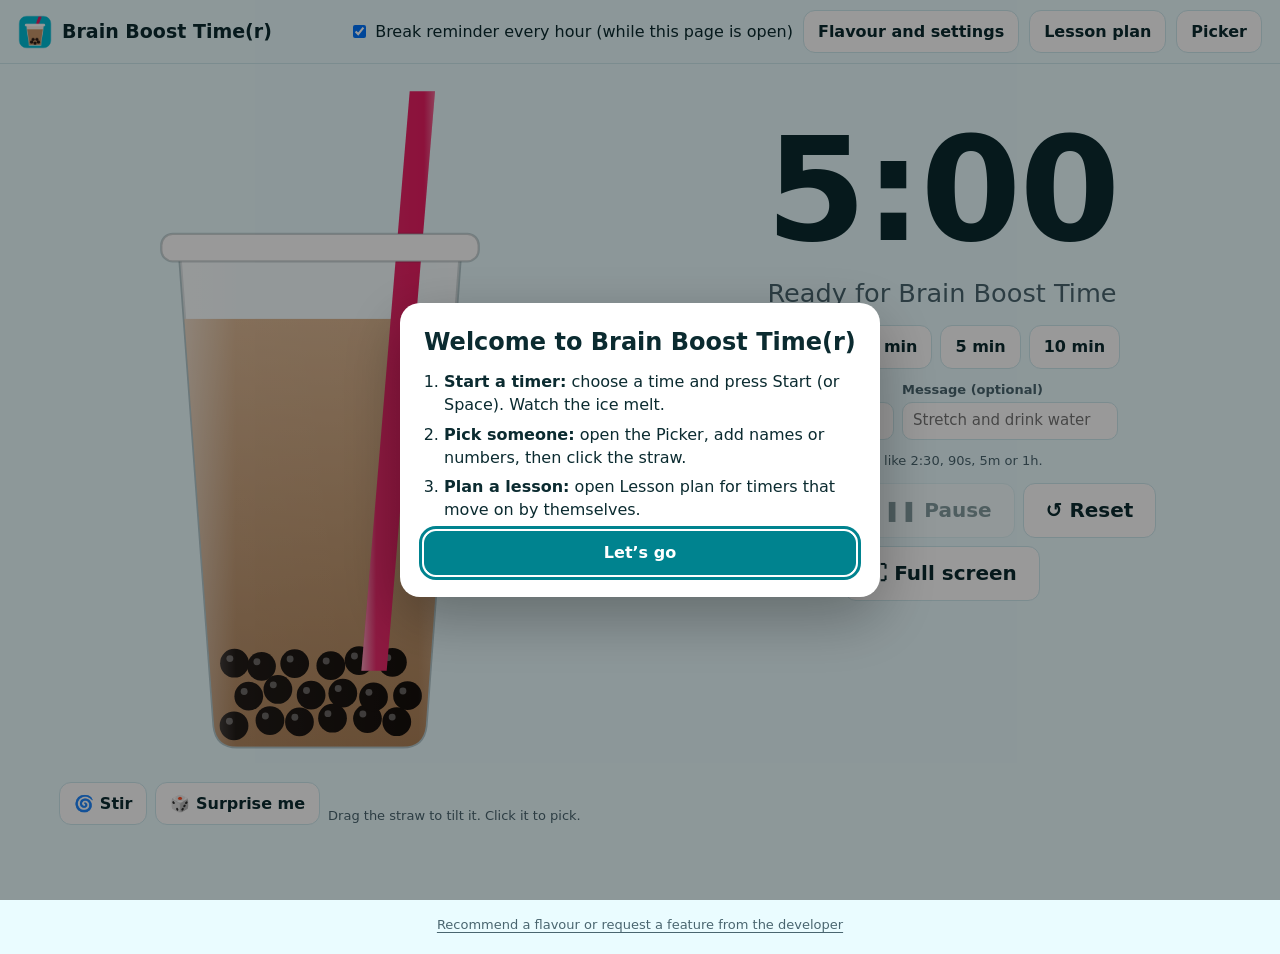
==== extension/bbt.html @ e8400457 "Add files via upload" ====
<!doctype html>
<html lang="en">
<head>
<meta charset="utf-8"><meta name="viewport" content="width=device-width, initial-scale=1">
<title>Brain Boost Time(r)</title><link rel="icon" href="icons/logo.svg" type="image/svg+xml"><link rel="icon" href="icons/icon32.png" type="image/png" sizes="32x32"><link rel="stylesheet" href="bbt.css">
<style>.omni{margin:8px 0 0;font-size:12.5px;line-height:1.5;color:inherit;opacity:.92}.omni b{font-weight:700}.omni kbd{font:600 11.5px ui-monospace,SFMono-Regular,Menlo,monospace;border:1px solid rgba(127,127,127,.45);border-bottom-width:2px;border-radius:5px;padding:0 5px;background:rgba(127,127,127,.12);white-space:nowrap}</style></head>
<body>
<header>
  <img src="icons/icon48.png" alt="" width="34" height="34"><h1>Brain Boost Time(r)</h1>
  <span class="sp"></span>
  <label class="sw"><input type="checkbox" id="remind"> Hourly break reminders</label>
  <button class="btn" id="setBtn" aria-expanded="false" aria-controls="settings">Flavour and settings</button>
  <button class="btn" id="planBtn" aria-expanded="false" aria-controls="plans">Lesson plan</button>
  <button class="btn" id="namesBtn" aria-expanded="false" aria-controls="names">Picker</button>
</header>
<div class="settings" id="settings" hidden>
  <label>Flavour <select id="flavour"></select></label>
  <label>Boba <select id="boba"><option value="black">Black</option><option value="brown">Dark brown</option><option value="grey">Grey</option><option value="match">Match the flavour (popping boba)</option></select></label>
  <label class="sw"><input type="checkbox" id="sound" checked> Sound</label>
  <label class="sw"><input type="checkbox" id="motion" checked> Animation</label>
  <label>Chime <select id="chime"><option value="chime">Chime</option><option value="bell">Bell</option><option value="soft">Soft</option></select></label>
  <span class="hint" id="weekCount"></span>
  <label class="sw"><input type="checkbox" id="remember" checked> Remember my timers</label>
  <label class="sw"><input type="checkbox" id="rememberMsg" checked> …and their messages</label>
  <span class="hint">Kept only on this device. On a shared computer, consider not remembering messages.</span>
  <span class="hint ext-only">Click the toolbar icon for the menu. It’s in colour when break reminders are on, grey when off, and shows the time left on a running timer. Alt+Shift+B opens this screen.</span>
  <label class="ext-only">Open as <select id="openAs"><option value="window">Its own window</option><option value="tab">A tab</option></select></label>
  <button class="btn web-only" id="notify" hidden>Allow notifications</button>
  <span class="hint ext-only">Tip: type <kbd>bbt</kbd>, a space and <kbd>5m</kbd> in the address bar to start a timer from anywhere.</span>
</div>
<main>
  <section class="stage" aria-label="Bubble tea">
    <div class="tea-wrap">
      <svg id="tea" viewBox="0 0 400 600" role="group" aria-label="A bubble tea. The straw picks a name">
        <defs>
          <linearGradient id="liq" x1="0" y1="0" x2="0" y2="1"><stop id="s1" offset="0"/><stop id="s2" offset="1"/></linearGradient>
          <clipPath id="cupClip"><path d="M78 150 L322 150 L292 560 Q290 578 272 578 L128 578 Q110 578 108 560 Z"/></clipPath>
          <linearGradient id="glass" x1="0" x2="1"><stop offset="0" stop-color="#fff" stop-opacity=".55"/><stop offset=".2" stop-color="#fff" stop-opacity=".05"/><stop offset=".85" stop-color="#fff" stop-opacity="0"/><stop offset="1" stop-color="#fff" stop-opacity=".35"/></linearGradient>
        </defs>
        <path d="M78 150 L322 150 L292 560 Q290 578 272 578 L128 578 Q110 578 108 560 Z" class="cup"/>
        <g clip-path="url(#cupClip)">
          <rect id="liquid" x="0" y="200" width="400" height="420" fill="url(#liq)"/>
          <g id="bobas"></g><g id="ice"></g>
        </g>
        <g id="strawG" role="button" tabindex="0" aria-label="The straw: pick a name">
          <polygon id="straw" points="236,512 258,512 300,8 278,8"/>
          <polygon points="236,512 258,512 300,8 278,8" fill="url(#glass)" pointer-events="none"/>
        </g>
        <path d="M78 150 L322 150 L292 560 Q290 578 272 578 L128 578 Q110 578 108 560 Z" fill="url(#glass)" pointer-events="none"/>
        <rect x="62" y="132" width="276" height="24" rx="10" class="rim"/>
        <g id="flying"></g>
      </svg>
      <div class="bubble" id="bubble" hidden aria-hidden="true" title="Click to hide"></div>
    </div>
    <div class="row"><button class="btn" id="stir" title="Stir the drink (S)">🌀 Stir</button><button class="btn" id="surprise" title="A random flavour and boba (R)">🎲 Surprise me</button><span class="hint">Drag the straw to tilt it. Click it to pick.</span></div>
  </section>
  <section class="timer" aria-label="Timer">
    <div class="time" id="time" aria-live="off">5:00</div>
    <div class="msg" id="msg">Ready for Brain Boost Time</div>
    <p class="stepline" id="stepLine" hidden><span id="stepText"></span> <button class="btn sm" id="stepSkip" title="Go to the next step now">Next step ▸</button></p>
    <div class="row recent" id="recent" aria-label="Your timers"></div>
    <div class="row presets"><button class="btn" data-s="60">1 min</button><button class="btn" data-s="180">3 min</button><button class="btn" data-s="300">5 min</button><button class="btn" data-s="600">10 min</button></div>
    <div class="row"><label class="fld">Custom time <input id="custom" placeholder="2:30 or 90s" size="9" aria-describedby="customHint"></label><label class="fld grow">Message (optional) <input id="message" placeholder="Stretch and drink water"></label></div>
    <p class="hint" id="customHint">Times like 2:30, 90s, 5m or 1h.</p>
    <p class="omni ext-only" style="text-align:center"><b>From any tab:</b> type <kbd>bbt</kbd> in the address bar, a space, then <kbd>5m Stretch</kbd> and press Enter. Also <kbd>bbt pick</kbd>, <kbd>bbt off</kbd>.</p>
    <div class="row big"><button class="btn pri" id="start">▶ Start</button><button class="btn" id="pause" disabled>❚❚ Pause</button><button class="btn" id="reset">↺ Reset</button><button class="btn" id="fsBtn" title="Full screen with giant numbers, for projectors (F)">⛶ Full screen</button></div>
    <p class="landed" id="landed" hidden aria-hidden="true"></p>
    <p class="giant-hint" aria-hidden="true">Space: start or pause · F or Esc: leave full screen</p>
    <p class="sr" id="live" aria-live="polite"></p>
  </section>
  <aside class="names plans" id="plans" hidden aria-label="Lesson plan">
    <div class="ph"><h2>Lesson plan</h2><button class="btn x" data-close="plans" aria-label="Close the lesson plan" title="Close (Esc)">✕</button></div>
    <p class="hint">A run of timers that moves on by itself, with a chime and what’s next: such as Do now, Group work, Pack up.</p>
    <label class="fld">Plan name <input id="planName" maxlength="40" placeholder="Science lesson"></label>
    <ol class="steps" id="steps" aria-label="Steps"></ol>
    <div class="row"><button class="btn" id="addStep">+ Add a step</button><span class="hint" id="planTotal"></span></div>
    <div class="row"><button class="btn pri" id="planStart">▶ Start the plan</button><button class="btn" id="planSave">Save</button></div>
    <div class="row"><label class="fld grow">My plans <select id="planSaved"><option value="">Choose a saved plan…</option></select></label><button class="btn x" id="planDel" aria-label="Delete the chosen plan" title="Delete">🗑</button></div>
    <details class="share"><summary>Share and find plans</summary>
      <div class="row wrap"><button class="btn" id="planLink">Copy a link</button><button class="btn" id="planExport">Download</button><button class="btn" id="planImportBtn">Open a plan file</button><input type="file" id="planImport" accept=".json,application/json" hidden></div>
      <label class="fld">Paste a plan link <input id="planPaste" placeholder="https://…#plan=…"></label>
      <div class="row wrap"><button class="btn" id="planSubmit">Share with other teachers</button><button class="btn" id="planBrowse">Browse shared plans</button></div>
      <p class="hint">Sharing sends only the plan’s name, step names and times. Shared plans are checked before they appear in the library. Sharing uses a free GitHub account; without one, use “Recommend a flavour or request a feature” at the foot of the page.</p>
      <div id="gallery"></div>
    </details>
    <p class="hint" id="planMsg" role="status"></p>
  </aside>
  <aside class="names" id="names" hidden aria-label="Picker">
    <div class="ph"><h2>Picker</h2><button class="btn x" data-close="names" aria-label="Close the picker" title="Close (Esc)">✕</button></div>
    <div class="seg" role="group" aria-label="Pick from"><button class="btn" id="mNames" aria-pressed="true">Names</button><button class="btn" id="mNums" aria-pressed="false">Numbers</button></div>
    <div id="namesBox">
      <p class="hint">Paste names: one per line, or separated by commas, spaces or tabs.</p>
      <textarea id="list" rows="8" spellcheck="false" placeholder="Aisyah&#10;Ben&#10;Chen Wei&#10;Devi" aria-label="Names to pick from"></textarea>
      <div class="row"><label class="fld">Separated by <select id="sep"><option value="auto">Detect for me</option><option value="lines">New lines</option><option value="commas">Commas</option><option value="spaces">Spaces</option></select></label><label class="sw"><input type="checkbox" id="hideList"> Hide the list</label></div>
      <p class="hint" id="hiddenNote" hidden>The list is hidden, so the class can’t see it.</p>
    </div>
    <div id="numsBox" hidden><p class="hint">For register or ID numbers: pick a number in a range.</p><div class="row"><label class="fld">From <input id="numFrom" type="number" value="1" min="0" step="1"></label><label class="fld">To <input id="numTo" type="number" value="30" min="1" step="1"></label></div></div>
    <p class="count" id="count" aria-live="polite">0 to pick from</p>
    <label class="sw"><input type="checkbox" id="noRepeat" checked> Don’t pick the same one twice</label>
    <div class="row"><button class="btn pri" id="pick">🧋 Pick</button><button class="btn" id="resetPicks">↺ Put all back</button></div>
    <p class="hint">Or click the straw.</p>
    <details><summary>Picked so far (<span id="pickedN">0</span>)</summary><ol id="picked"></ol><button class="btn" id="clearList">Clear the name list</button></details>
  </aside>
</main>
<div class="welcome" id="welcome" hidden role="dialog" aria-modal="true" aria-labelledby="wT"><div>
  <h2 id="wT">Welcome to Brain Boost Time(r)</h2>
  <ol><li><b>Start a timer:</b> choose a time and press Start (or Space). Watch the ice melt.</li><li><b>Pick someone:</b> open the Picker, add names or numbers, then click the straw.</li><li><b>Plan a lesson:</b> open Lesson plan for timers that move on by themselves.</li></ol>
  <p class="hint ext-only">The toolbar icon shows the time left, and its menu has everything else.</p>
  <button class="btn pri" id="wOk">Let’s go</button></div></div>
<footer class="foot"><button class="linkish" id="suggest" type="button">Recommend a flavour or request a feature from the developer</button></footer>
<dialog class="sugg" id="suggestDlg" aria-labelledby="suggT">
  <form method="dialog" id="suggForm">
    <h2 id="suggT">Recommend a flavour or request a feature</h2>
    <p class="hint">Your message goes to the developer, Suhaimi, by email. Nothing is sent until you send it yourself.</p>
    <fieldset class="seg2"><legend class="hint">It’s about</legend>
      <label><input type="radio" name="kind" value="flavour" checked> A new flavour</label><label><input type="radio" name="kind" value="feature"> A feature</label><label><input type="radio" name="kind" value="problem"> Something not working</label></fieldset>
    <label class="fld">Your message<textarea id="suggText" rows="5" placeholder="For a flavour, its name and colours help, such as “Ube: purple and cream”."></textarea></label>
    <div class="row wrap"><button class="btn pri" type="button" data-send="gmail">Open in Gmail</button><button class="btn" type="button" data-send="outlook">Open in Outlook</button><button class="btn" type="button" data-send="app">My email app</button><button class="btn" type="button" data-send="copy">Copy message</button></div>
    <p class="hint" id="suggStatus" aria-live="polite"></p>
    <div class="row"><button class="btn" value="close">Close</button></div>
  </form>
</dialog>
<div class="done" id="done" hidden role="alertdialog" aria-labelledby="doneT"><div><h2 id="doneT">Time’s up!</h2><p id="doneMsg"></p><button class="btn pri" id="doneOk">OK</button></div></div>
<script src="bbt.js"></script>
<script src="more.js"></script>
</body>
</html>
---- extension/bbt.css ----
:root{--bg:#eafcff;--card:#fff;--ink:#0b2b30;--muted:#4a6670;--line:#cde9ee;--acc:#00838f;--acc-ink:#fff;color-scheme:light}
@media (prefers-color-scheme:dark){:root{--bg:#0d1b1f;--card:#14272c;--ink:#e6f6f8;--muted:#a3c2c8;--line:#24424a;--acc:#4dd0e1;--acc-ink:#002024;color-scheme:dark}}
*{box-sizing:border-box}[hidden]{display:none!important}
body{margin:0;min-height:100vh;background:var(--bg);color:var(--ink);font:16px/1.45 system-ui,-apple-system,"Segoe UI",Roboto,sans-serif}
:focus-visible{outline:3px solid var(--acc);outline-offset:2px}
header{display:flex;align-items:center;gap:10px;padding:10px 18px;border-bottom:1px solid var(--line);flex-wrap:wrap}h1{font-size:19px;margin:0}.sp{flex:1}
.btn{font:inherit;font-weight:650;border:1px solid var(--line);background:var(--card);color:inherit;border-radius:12px;padding:9px 14px;cursor:pointer}.btn:hover{border-color:var(--acc)}.btn:disabled{opacity:.45;cursor:default}
.btn.pri{background:var(--acc);border-color:var(--acc);color:var(--acc-ink)}.sw{display:inline-flex;gap:6px;align-items:center;cursor:pointer}
.settings{display:flex;gap:14px;align-items:center;flex-wrap:wrap;padding:10px 18px;border-bottom:1px solid var(--line);background:var(--card)}
select,input,textarea{font:inherit;border:1px solid var(--line);border-radius:10px;padding:7px 10px;background:var(--card);color:inherit}
main{display:grid;grid-template-columns:minmax(240px,1fr) minmax(260px,1fr) auto;gap:18px;padding:18px;align-items:start;min-height:calc(100vh - 62px)}
@media (max-width:980px){main{grid-template-columns:1fr}}
.stage{display:grid;place-items:center}.tea-wrap{position:relative;width:min(100%,460px)}#tea{width:100%;height:auto;max-height:78vh;display:block;margin:auto;overflow:visible}
.cup{fill:rgba(255,255,255,.55);stroke:rgba(11,43,48,.25);stroke-width:3}.rim{fill:#fff;stroke:rgba(11,43,48,.2);stroke-width:2}
#straw{fill:#e91e63}#strawG{cursor:pointer}#strawG:focus-visible{outline:none}#strawG:focus-visible #straw{stroke:var(--acc);stroke-width:6}
.ice{fill:rgba(255,255,255,.62);stroke:rgba(255,255,255,.95);stroke-width:2}
.bubble{position:absolute;left:50%;top:-4%;transform:translate(-50%,0);max-width:92%;border-radius:999px;padding:14px 26px;font-weight:800;font-size:clamp(26px,4.2vw,54px);line-height:1.1;text-align:center;box-shadow:0 10px 30px rgba(0,0,0,.25);white-space:nowrap;overflow:hidden;text-overflow:ellipsis}
.timer{display:grid;gap:12px;align-content:center;justify-items:center;text-align:center;padding-top:4vh}
.timer{container-type:inline-size;min-width:0}
.time{font-size:clamp(56px,24cqi,170px);font-weight:800;font-variant-numeric:tabular-nums;letter-spacing:-2px;line-height:1}.msg{font-size:clamp(18px,2vw,26px);color:var(--muted);min-height:1.5em;max-width:28ch}
.row{display:flex;gap:8px;flex-wrap:wrap;justify-content:center;align-items:end}.row.big .btn{font-size:20px;padding:12px 22px}
.fld{display:grid;gap:3px;text-align:left;font-size:13px;font-weight:650;color:var(--muted)}.fld input,.fld select{color:var(--ink);font-weight:400;font-size:15px}.grow{flex:1;min-width:200px}
.hint{font-size:13px;color:var(--muted);margin:0}kbd{font:12px ui-monospace,monospace;border:1px solid var(--line);border-radius:5px;padding:1px 5px;background:var(--bg)}
.names{width:min(360px,100%);background:var(--card);border:1px solid var(--line);border-radius:16px;padding:14px;display:grid;gap:10px}.names h2{margin:0;font-size:17px}
.names textarea{width:100%;resize:vertical;font-size:15px}.count{font-weight:700;font-size:14px;color:var(--muted)}#picked{margin:6px 0 0;padding-left:22px;max-height:180px;overflow:auto}
.done{position:fixed;inset:0;background:rgba(0,40,46,.55);display:grid;place-items:center;z-index:10}.done>div{background:var(--card);border-radius:22px;padding:30px 40px;text-align:center;max-width:min(560px,92vw);box-shadow:0 20px 60px rgba(0,0,0,.35)}
.done h2{font-size:clamp(34px,5vw,60px);margin:0 0 6px}.done p{font-size:22px;margin:0 0 18px}
.sr{position:absolute;width:1px;height:1px;overflow:hidden;clip:rect(0 0 0 0)}

.recent:empty{display:none}.chip{display:inline-flex;align-items:center;border:1px solid var(--line);border-radius:999px;background:var(--card);overflow:hidden}.chip button{font:inherit;font-weight:650;border:0;background:none;color:inherit;padding:7px 12px;cursor:pointer}.chip button:hover{background:var(--bg)}.chip .x{padding:7px 10px 7px 4px;color:var(--muted);font-weight:400}.chip-clear{font:inherit;font-size:13px;border:0;background:none;color:var(--muted);text-decoration:underline;cursor:pointer}
.stage{gap:10px;align-content:start}.stage .row{justify-content:center}
.seg{display:flex}.seg .btn{border-radius:0;flex:1}.seg .btn:first-child{border-radius:12px 0 0 12px}.seg .btn:last-child{border-radius:0 12px 12px 0}.seg .btn[aria-pressed=true]{background:var(--acc);border-color:var(--acc);color:var(--acc-ink)}
.fld input[type=number]{width:90px}.bubble{cursor:pointer}#strawG{cursor:grab}#strawG.dragging{cursor:grabbing}
.btn[disabled]{opacity:.45}a.btn{text-decoration:none;display:inline-flex;align-items:center}
.is-web .ext-only,.is-ext .web-only{display:none!important}

/* Surprise me, what it landed on, the footer link and the suggestion form */
.landed{margin:0;justify-self:center;padding:6px 14px;border-radius:999px;background:var(--card);border:1px solid var(--line);font-weight:700;box-shadow:0 4px 14px rgba(0,0,0,.08)}
.foot{text-align:center;padding:10px 16px 18px}.linkish{font:inherit;font-size:13px;border:0;background:none;color:var(--muted);text-decoration:underline;text-underline-offset:3px;cursor:pointer}.linkish:hover{color:var(--ink)}
.sugg{border:1px solid var(--line);border-radius:18px;padding:0;max-width:min(520px,calc(100vw - 32px));background:var(--card);color:var(--ink);box-shadow:0 20px 60px rgba(0,0,0,.25)}.sugg::backdrop{background:rgba(0,0,0,.35)}
.sugg form{display:grid;gap:12px;padding:20px}.sugg h2{margin:0;font-size:19px}.sugg textarea{font:inherit;width:100%;border:1px solid var(--line);border-radius:10px;padding:8px 10px;background:var(--bg);color:var(--ink);resize:vertical}
.seg2{border:0;padding:0;margin:0;display:flex;flex-wrap:wrap;gap:6px 14px}.seg2 legend{margin-bottom:4px}.seg2 label{display:inline-flex;gap:6px;align-items:center}.row.wrap{flex-wrap:wrap}
.award{margin:0 0 6px;font-size:13px}.award a{color:var(--muted);text-decoration:none}.award a:hover{color:var(--ink);text-decoration:underline}

/* panels: a header with a close button */
.ph{display:flex;align-items:center;justify-content:space-between;gap:8px}.ph h2{margin:0}.btn.x{padding:6px 10px;line-height:1}.btn.sm{padding:4px 10px;font-size:13px}
/* lesson plans */
.steps{list-style:none;margin:0;padding:0;display:grid;gap:6px;counter-reset:st}
.steps li{display:grid;grid-template-columns:auto 1fr 84px auto auto auto;gap:4px;align-items:center;counter-increment:st}
.steps li::before{content:counter(st);font-weight:800;color:var(--muted);width:1.2em;text-align:right}
.steps input{font:inherit;font-size:14px;min-width:0;border:1px solid var(--line);border-radius:8px;padding:6px 8px;background:var(--bg);color:var(--ink)}
.steps .btn{padding:5px 8px}.share{border-top:1px solid var(--line);padding-top:8px}.share summary{cursor:pointer;font-weight:700}
.plancard{border:1px solid var(--line);border-radius:12px;padding:8px 10px;margin:6px 0;display:grid;gap:4px}.plancard p{margin:0}
.stepline{margin:6px 0 0;display:flex;gap:8px;align-items:center;justify-content:center;flex-wrap:wrap;color:var(--muted);font-weight:650}.stepline[hidden]{display:none}
.toastline{position:fixed;left:50%;bottom:28px;transform:translateX(-50%);background:var(--ink);color:var(--card);padding:10px 18px;border-radius:999px;font-weight:700;box-shadow:0 8px 24px rgba(0,0,0,.25);z-index:60}
/* the welcome */
.welcome{position:fixed;inset:0;background:rgba(0,0,0,.4);display:grid;place-items:center;z-index:70;padding:16px}.welcome[hidden]{display:none}
.welcome>div{background:var(--card);color:var(--ink);border-radius:20px;padding:22px 24px;max-width:480px;box-shadow:0 20px 60px rgba(0,0,0,.3);display:grid;gap:10px}.welcome h2{margin:0}.welcome ol{margin:0;padding-left:20px;display:grid;gap:6px}
/* full screen with giant numbers, for projectors: the cup, the time, the message and the plan's step, nothing else */
.giant-hint{display:none}
body.giant header,body.giant .settings,body.giant .names,body.giant .foot,body.giant .presets,body.giant .recent,body.giant .timer>.row:not(.stepline),body.giant .timer .hint,body.giant .omni,body.giant .stage .row,body.giant .landed{display:none!important}
body.giant main{grid-template-columns:minmax(0,1fr) minmax(0,2fr);min-height:100vh;align-items:center}
body.giant .timer #time{font-size:min(calc(94cqi / var(--w, 2.1)), 58vh)!important;line-height:1;white-space:nowrap}
body.giant .timer #msg{font-size:min(6cqi,6vh)}body.giant .stepline{font-size:min(3.2cqi,3.4vh)}
body.giant .giant-hint{display:block;position:fixed;bottom:12px;left:0;right:0;text-align:center;font-size:13px;color:var(--muted);opacity:.75}
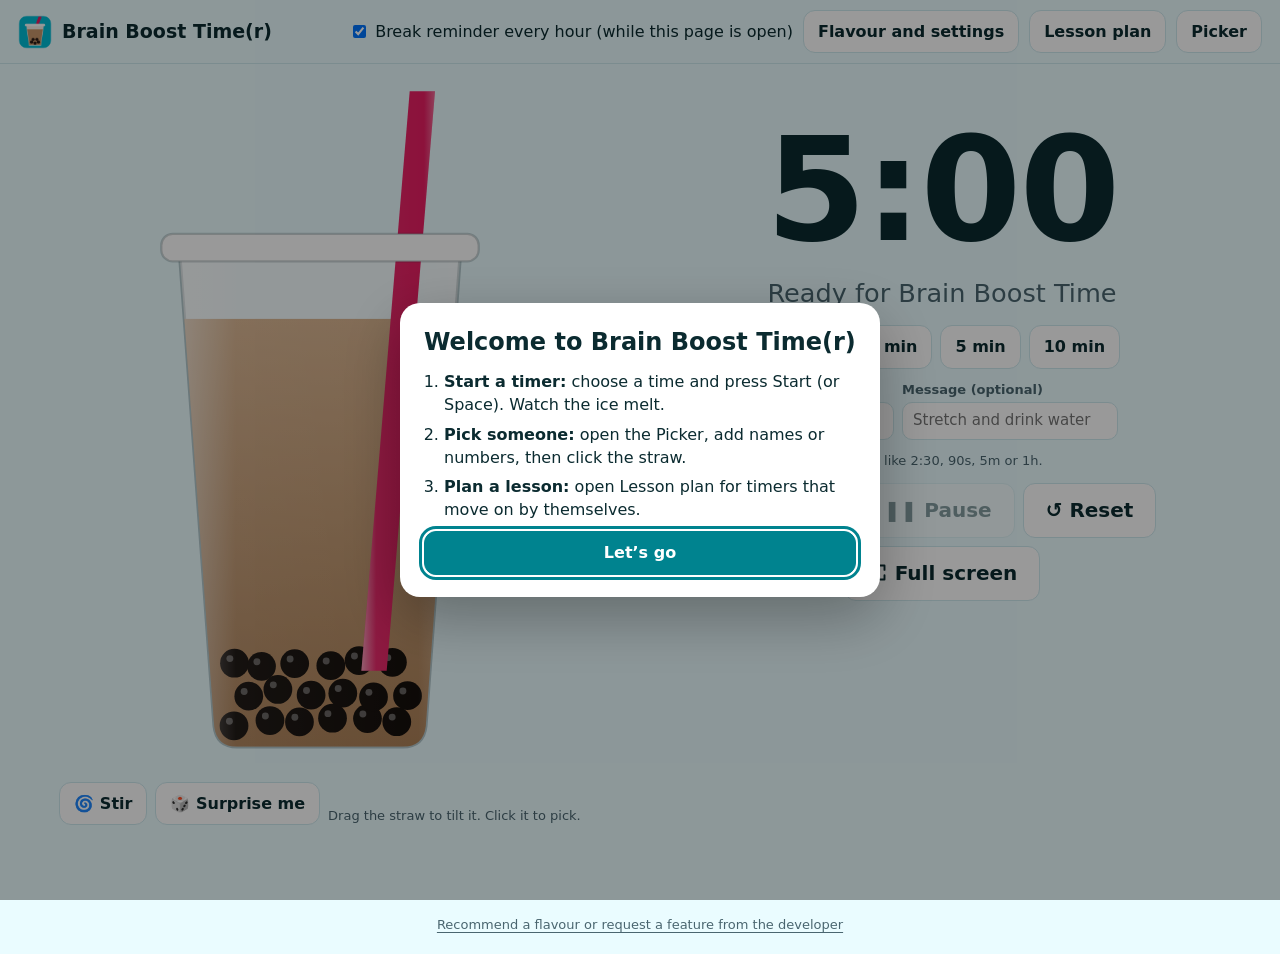
==== commit 2cf5c10f: "Add files via upload" ====
--- a/extension/bbt.html
+++ b/extension/bbt.html
@@ -63,7 +63,7 @@
     <div class="row"><label class="fld">Custom time <input id="custom" placeholder="2:30 or 90s" size="9" aria-describedby="customHint"></label><label class="fld grow">Message (optional) <input id="message" placeholder="Stretch and drink water"></label></div>
     <p class="hint" id="customHint">Times like 2:30, 90s, 5m or 1h.</p>
     <p class="omni ext-only" style="text-align:center"><b>From any tab:</b> type <kbd>bbt</kbd> in the address bar, a space, then <kbd>5m Stretch</kbd> and press Enter. Also <kbd>bbt pick</kbd>, <kbd>bbt off</kbd>.</p>
-    <div class="row big"><button class="btn pri" id="start">▶ Start</button><button class="btn" id="pause" disabled>❚❚ Pause</button><button class="btn" id="reset">↺ Reset</button><button class="btn" id="fsBtn" title="Full screen with giant numbers, for projectors (F)">⛶ Full screen</button></div>
+    <div class="row big"><button class="btn pri" id="start">▶ Start</button><button class="btn" id="pause" disabled>❚❚ Pause</button><button class="btn" id="reset">↺ Reset</button><button class="btn" id="fsBtn" title="Full screen with giant numbers, for projectors (F)"><svg class="ic" viewBox="0 0 24 24" fill="none" stroke="currentColor" stroke-width="2.2" stroke-linecap="round" stroke-linejoin="round" aria-hidden="true"><path d="M4 9V4h5M20 9V4h-5M4 15v5h5M20 15v5h-5"/></svg>Full screen</button></div>
     <p class="landed" id="landed" hidden aria-hidden="true"></p>
     <p class="giant-hint" aria-hidden="true">Space: start or pause · F or Esc: leave full screen</p>
     <p class="sr" id="live" aria-live="polite"></p>
--- a/extension/bbt.css
+++ b/extension/bbt.css
@@ -63,3 +63,9 @@
 body.giant .timer #time{font-size:min(calc(94cqi / var(--w, 2.1)), 58vh)!important;line-height:1;white-space:nowrap}
 body.giant .timer #msg{font-size:min(6cqi,6vh)}body.giant .stepline{font-size:min(3.2cqi,3.4vh)}
 body.giant .giant-hint{display:block;position:fixed;bottom:12px;left:0;right:0;text-align:center;font-size:13px;color:var(--muted);opacity:.75}
+
+/* the header buttons show which panel is open; panels sit beside the timer, at the top */
+header .btn[aria-expanded="true"]{background:var(--acc);border-color:var(--acc);color:var(--acc-ink)}
+main>.names{align-self:start}
+.btn svg.ic{width:1.05em;height:1.05em;vertical-align:-.14em;margin-right:.35em}
+.names .row{justify-content:flex-start}
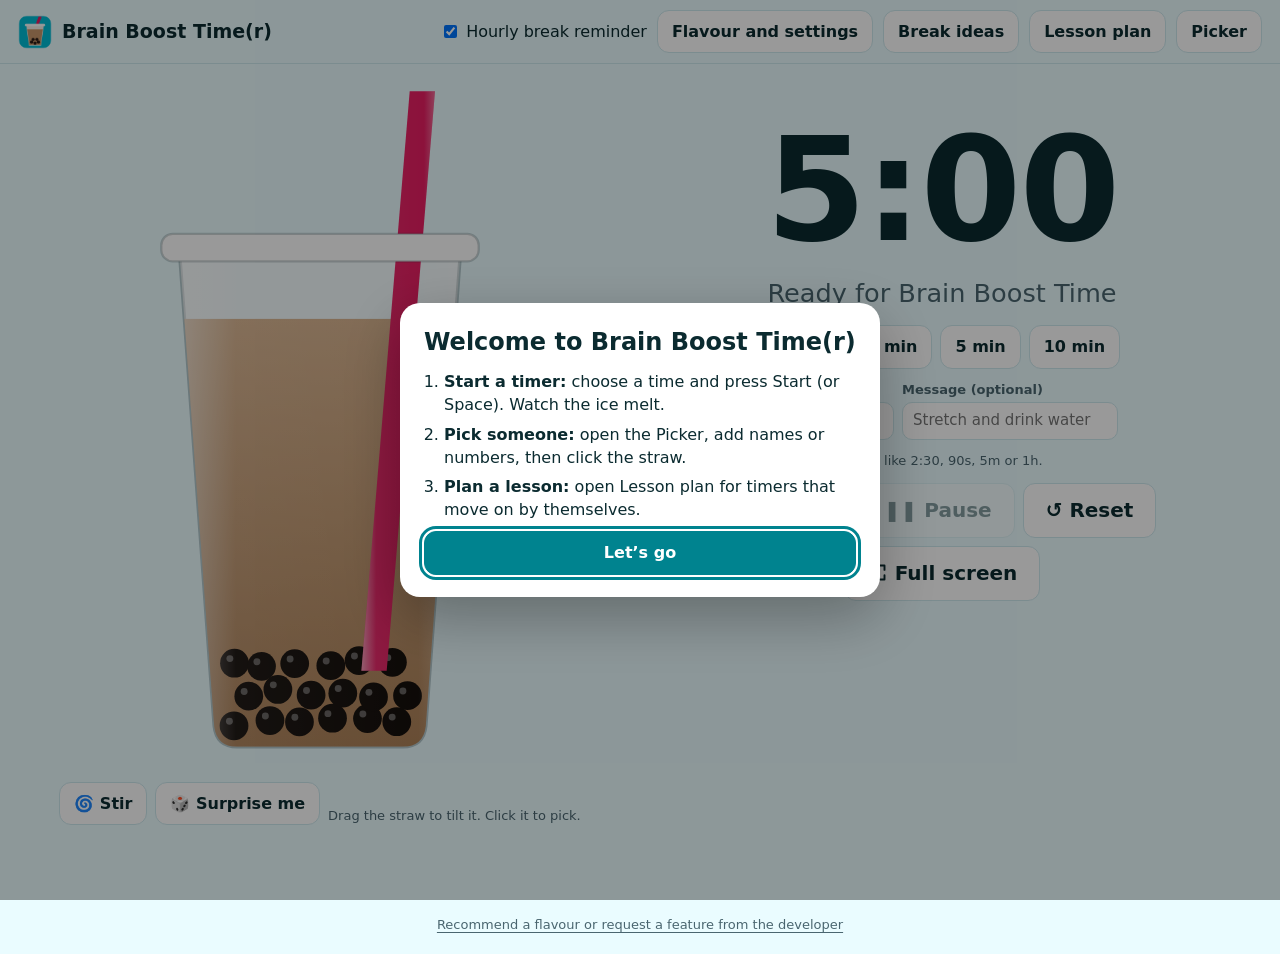
==== commit bd8e0f23: "Add files via upload" ====
--- a/extension/bbt.html
+++ b/extension/bbt.html
@@ -10,6 +10,7 @@
   <span class="sp"></span>
   <label class="sw"><input type="checkbox" id="remind"> Hourly break reminders</label>
   <button class="btn" id="setBtn" aria-expanded="false" aria-controls="settings">Flavour and settings</button>
+  <button class="btn" id="ideasBtn" aria-expanded="false" aria-controls="ideas">Break ideas</button>
   <button class="btn" id="planBtn" aria-expanded="false" aria-controls="plans">Lesson plan</button>
   <button class="btn" id="namesBtn" aria-expanded="false" aria-controls="names">Picker</button>
 </header>
@@ -57,6 +58,7 @@
   <section class="timer" aria-label="Timer">
     <div class="time" id="time" aria-live="off">5:00</div>
     <div class="msg" id="msg">Ready for Brain Boost Time</div>
+    <div class="ideacard" id="ideaCard" hidden aria-live="polite"></div>
     <p class="stepline" id="stepLine" hidden><span id="stepText"></span> <button class="btn sm" id="stepSkip" title="Go to the next step now">Next step ▸</button></p>
     <div class="row recent" id="recent" aria-label="Your timers"></div>
     <div class="row presets"><button class="btn" data-s="60">1 min</button><button class="btn" data-s="180">3 min</button><button class="btn" data-s="300">5 min</button><button class="btn" data-s="600">10 min</button></div>
@@ -68,6 +70,23 @@
     <p class="giant-hint" aria-hidden="true">Space: start or pause · F or Esc: leave full screen</p>
     <p class="sr" id="live" aria-live="polite"></p>
   </section>
+  <aside class="names ideas" id="ideas" hidden aria-label="Break ideas">
+    <div class="ph"><h2>Break ideas</h2><button class="btn x" data-close="ideas" aria-label="Close break ideas" title="Close (Esc)">✕</button></div>
+    <div class="chips" id="ideaKinds" role="group" aria-label="Kind of break"></div>
+    <div class="row"><button class="btn pri" id="ideaSurprise">🎲 Surprise me with a break</button></div>
+    <ul class="idealist" id="ideaList"></ul>
+    <details><summary>Add your own break idea</summary>
+      <label class="fld">Name <input id="ideaName" maxlength="40" placeholder="e.g. Times-table relay"></label>
+      <div class="row"><label class="fld">Kind <select id="ideaKind"></select></label><label class="fld">Minutes <input id="ideaMin" type="number" min="1" max="30" value="3" style="width:5em"></label></div>
+      <label class="fld">Steps, one per line <textarea id="ideaSteps" rows="3" placeholder="Stand behind your chair&#10;…"></textarea></label>
+      <button class="btn" id="ideaAdd">Add idea</button></details>
+    <details class="why"><summary>Why breaks help, and what the evidence says</summary>
+      <p>Classroom movement improves <b>time on task</b>: a meta-analysis found classroom physical activity increased on-task and reduced off-task behaviour (Watson et al., 2017). Short active breaks that <b>include lesson content</b> are a recognised form of this.</p>
+      <p>Length and effort matter: behaviour improved after <b>longer moderate breaks (over 10 minutes)</b> or <b>shorter, more intense ones (about 5 minutes)</b> (Daly-Smith et al., 2018).</p>
+      <p>Short rest breaks of 10 minutes or less give small boosts to <b>energy</b> and reduce <b>fatigue</b>; longer breaks help performance more (Albulescu et al., 2022).</p>
+      <p>Be cautious about bigger claims: there is not yet consistent evidence that breaks raise test scores. And ideas such as Brain Gym and “learning styles” are neuromyths, so they aren’t included here (Dekker et al., 2012).</p>
+      <p class="hint">Watson, A. et al. (2017) International Journal of Behavioral Nutrition and Physical Activity, 14, 114. Daly-Smith, A. et al. (2018) BMJ Open Sport &amp; Exercise Medicine, 4, e000341. Albulescu, P. et al. (2022) PLOS ONE, 17(8), e0272460. Dekker, S. et al. (2012) Frontiers in Psychology, 3, 429.</p><p><a href="for-educators.html" id="eduLink" target="_blank" rel="noopener">For educators: more on the research →</a></p></details>
+  </aside>
   <aside class="names plans" id="plans" hidden aria-label="Lesson plan">
     <div class="ph"><h2>Lesson plan</h2><button class="btn x" data-close="plans" aria-label="Close the lesson plan" title="Close (Esc)">✕</button></div>
     <p class="hint">A run of timers that moves on by itself, with a chime and what’s next: such as Do now, Group work, Pack up.</p>
--- a/extension/bbt.css
+++ b/extension/bbt.css
@@ -46,7 +46,7 @@
 .ph{display:flex;align-items:center;justify-content:space-between;gap:8px}.ph h2{margin:0}.btn.x{padding:6px 10px;line-height:1}.btn.sm{padding:4px 10px;font-size:13px}
 /* lesson plans */
 .steps{list-style:none;margin:0;padding:0;display:grid;gap:6px;counter-reset:st}
-.steps li{display:grid;grid-template-columns:auto 1fr 84px auto auto auto;gap:4px;align-items:center;counter-increment:st}
+.steps li{display:grid;grid-template-columns:auto minmax(0,1fr) 72px auto auto auto;gap:4px;align-items:center;counter-increment:st}
 .steps li::before{content:counter(st);font-weight:800;color:var(--muted);width:1.2em;text-align:right}
 .steps input{font:inherit;font-size:14px;min-width:0;border:1px solid var(--line);border-radius:8px;padding:6px 8px;background:var(--bg);color:var(--ink)}
 .steps .btn{padding:5px 8px}.share{border-top:1px solid var(--line);padding-top:8px}.share summary{cursor:pointer;font-weight:700}
@@ -69,3 +69,16 @@
 main>.names{align-self:start}
 .btn svg.ic{width:1.05em;height:1.05em;vertical-align:-.14em;margin-right:.35em}
 .names .row{justify-content:flex-start}
+
+/* one fixed width for the side panel, whichever is open, so switching between Lesson plan and Picker never moves the cup or timer */
+main:has(> .names:not([hidden])){grid-template-columns:minmax(240px,1fr) minmax(260px,1fr) 380px}
+main>.names{width:100%;min-width:0}.names input,.names select,.names textarea{min-width:0}
+@media (max-width:980px){main:has(> .names:not([hidden])){grid-template-columns:1fr}}
+
+/* break ideas */
+.idealist{list-style:none;margin:0;padding:0;display:grid;gap:8px;max-height:46vh;overflow:auto}.idealist>li{border:1px solid var(--line);border-radius:12px;padding:8px 10px;display:grid;gap:4px;background:var(--card)}
+.idealist .top{display:flex;gap:8px;align-items:center}.idealist b{flex:1}.kind{font-size:11.5px;font-weight:800;padding:1px 8px;border-radius:999px;color:#fff}
+.k-move{background:#c2410c}.k-learn{background:#7c3aed}.k-recall{background:#0369a1}.k-rest{background:#15803d}.idealist ol{margin:0;padding-left:18px;font-size:13.5px}.idealist ol li{border:0;padding:0;background:none}
+.ideacard{margin:10px auto 0;max-width:560px;border:2px solid var(--line);border-radius:16px;padding:10px 14px;background:var(--card);text-align:left}.ideacard h3{margin:0 0 4px;font-size:17px;display:flex;gap:8px;align-items:center}.ideacard ol{margin:0;padding-left:20px}
+body.giant .ideacard{display:block!important;max-width:min(70vw,900px);font-size:min(2.6vw,3.2vh)}body.giant .ideacard h3{font-size:min(3vw,3.8vh)}
+.why p{font-size:13.5px;margin:6px 0}
